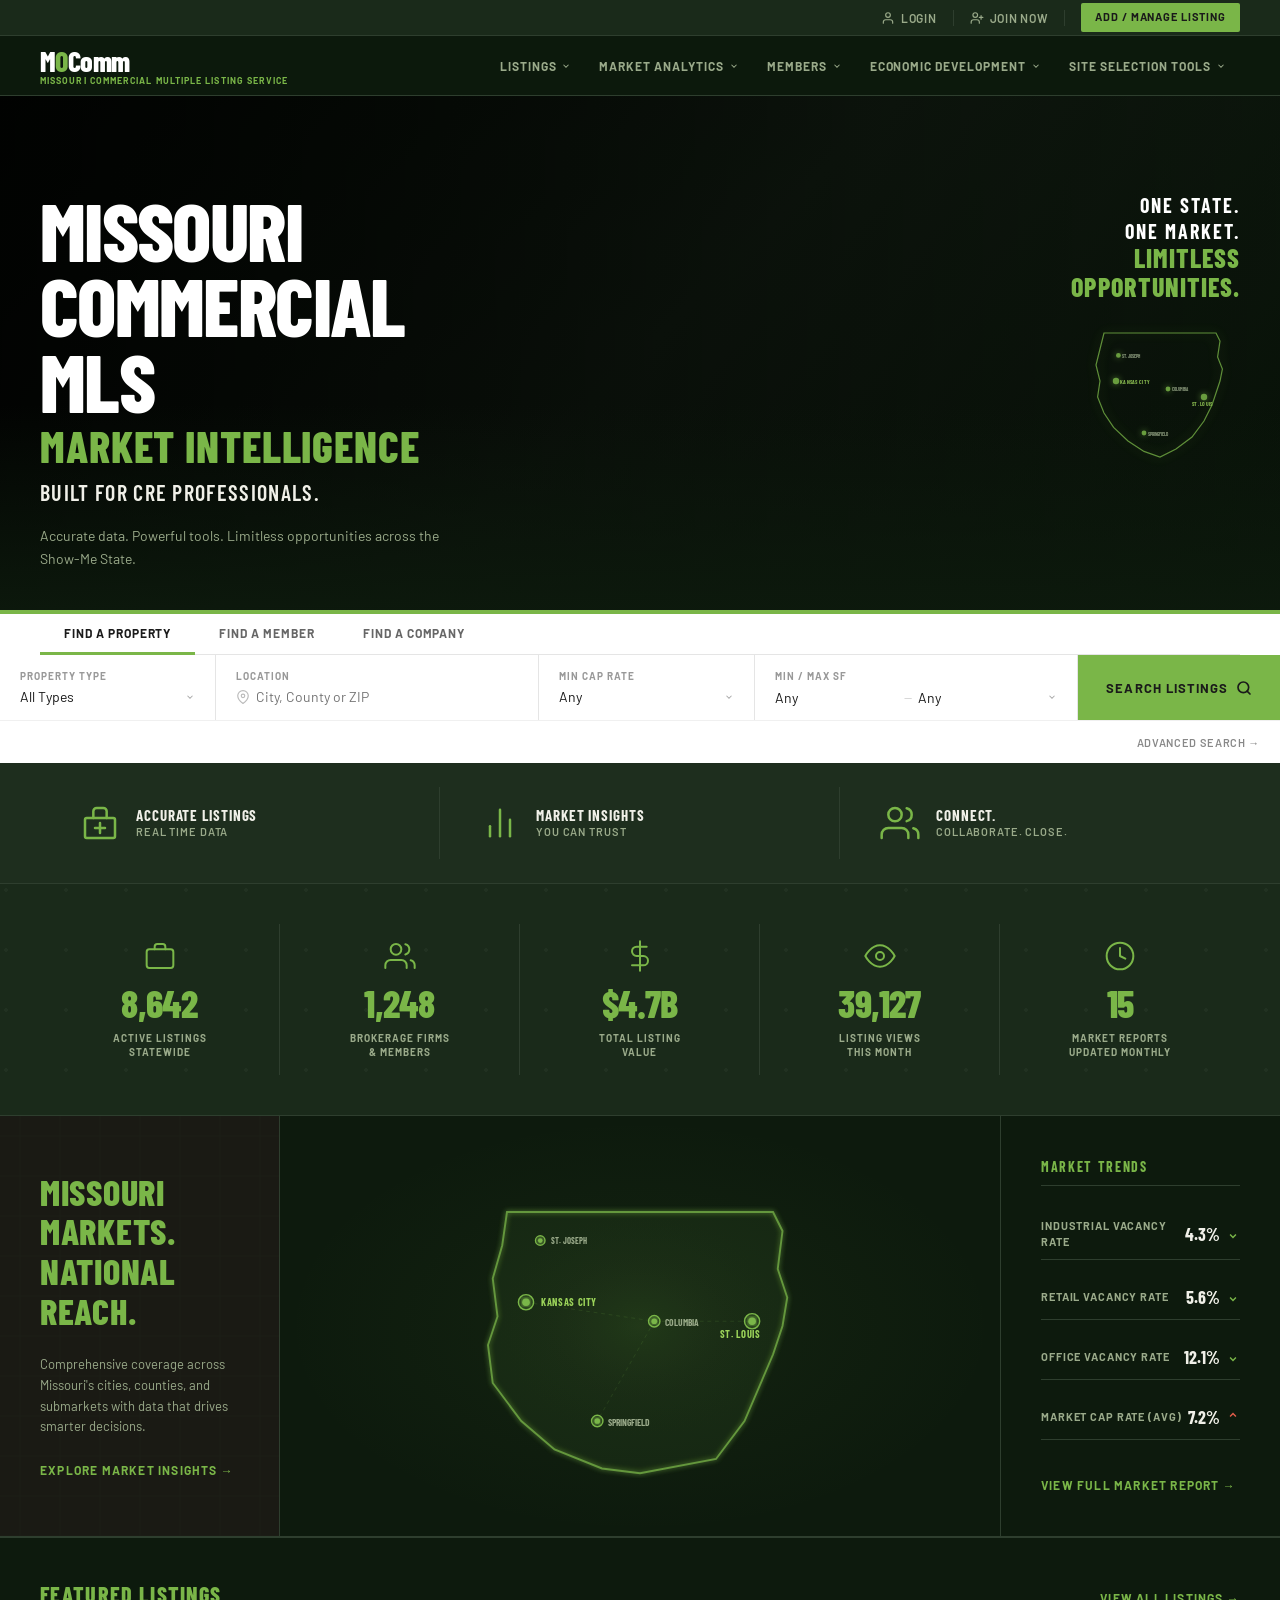
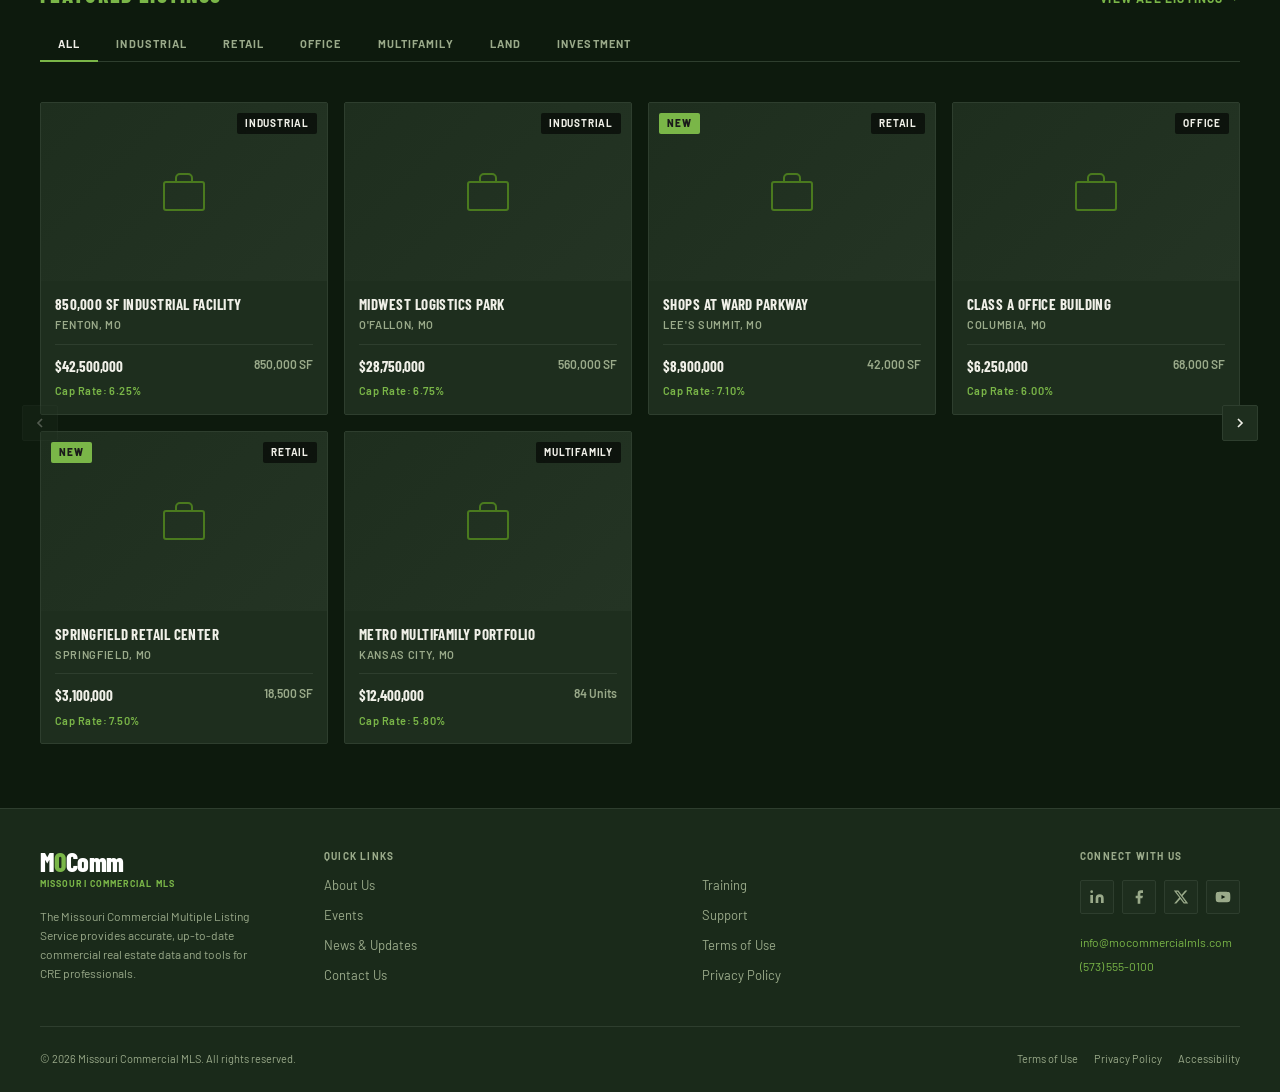
==== index.html @ 8d7bb524 "site build" ====
<!DOCTYPE html>
<html lang="en">
<head>
  <meta charset="UTF-8">
  <meta name="viewport" content="width=device-width, initial-scale=1.0">

  <!-- ── SEO & Social ─────────────────────────────────── -->
  <title>MOComm — Missouri Commercial MLS | Market Intelligence for CRE Professionals</title>
  <meta name="description" content="Missouri's premier commercial MLS. Accurate listings, market insights, and tools built for CRE professionals across the Show-Me State.">
  <meta name="theme-color" content="#0d1a0d">

  <!-- Open Graph -->
  <meta property="og:title" content="MOComm — Missouri Commercial MLS">
  <meta property="og:description" content="Accurate data. Powerful tools. Limitless opportunities across Missouri.">
  <meta property="og:type" content="website">
  <meta property="og:url" content="https://mocommercialmls.com">

  <!-- ── Fonts ────────────────────────────────────────── -->
  <link rel="preconnect" href="https://fonts.googleapis.com">
  <link rel="preconnect" href="https://fonts.gstatic.com" crossorigin>
  <link href="https://fonts.googleapis.com/css2?family=Barlow+Condensed:wght@600;700;800&family=Barlow:wght@400;500;600;700&display=swap" rel="stylesheet">

  <!-- ── Styles ────────────────────────────────────────── -->
  <!-- Load order matters: variables first, then components -->
  <link rel="stylesheet" href="css/variables.css">
  <link rel="stylesheet" href="css/nav.css">
  <link rel="stylesheet" href="css/hero.css">
  <link rel="stylesheet" href="css/sections.css">
  <link rel="stylesheet" href="css/listings.css">

  <!-- ── Favicon (replace with your own) ──────────────── -->
  <link rel="icon" type="image/svg+xml" href="data:image/svg+xml,<svg xmlns='http://www.w3.org/2000/svg' viewBox='0 0 32 32'><rect width='32' height='32' fill='%230d1a0d'/><text y='24' font-size='22' font-weight='900' fill='%237ab648' font-family='Impact,sans-serif'>M</text></svg>">
</head>

<body>

  <!--
    ════════════════════════════════════════════════════════
    COMPONENT: Navigation
    File: components/nav.html
    ════════════════════════════════════════════════════════
  -->
  <!-- @@include components/nav.html -->
  <!-- PASTE nav.html content here when using a static HTML workflow, -->
  <!-- or use your templating system (Nunjucks, Handlebars, PHP, etc.) -->

  <!-- BEGIN NAV INLINE -->
  <div class="topbar">
    <div class="container topbar__inner">
      <nav class="topbar__actions">
        <a href="/login" class="topbar__link">
          <svg xmlns="http://www.w3.org/2000/svg" viewBox="0 0 24 24" fill="none" stroke="currentColor" stroke-width="2" stroke-linecap="round" stroke-linejoin="round" width="14" height="14"><path d="M20 21v-2a4 4 0 0 0-4-4H8a4 4 0 0 0-4 4v2"/><circle cx="12" cy="7" r="4"/></svg>
          Login
        </a>
        <div class="topbar__divider"></div>
        <a href="/join" class="topbar__link">
          <svg xmlns="http://www.w3.org/2000/svg" viewBox="0 0 24 24" fill="none" stroke="currentColor" stroke-width="2" stroke-linecap="round" stroke-linejoin="round" width="14" height="14"><path d="M16 21v-2a4 4 0 0 0-4-4H6a4 4 0 0 0-4 4v2"/><circle cx="9" cy="7" r="4"/><line x1="19" y1="8" x2="19" y2="14"/><line x1="22" y1="11" x2="16" y2="11"/></svg>
          Join Now
        </a>
        <div class="topbar__divider"></div>
        <a href="/add-listing" class="topbar__link topbar__cta">Add / Manage Listing</a>
      </nav>
    </div>
  </div>
  <nav class="nav" id="main-nav" role="navigation" aria-label="Main navigation">
    <div class="container nav__inner">
      <a href="/" class="nav__logo" aria-label="MOComm Home">
        <span class="nav__logo-mark">M<span>O</span>Comm</span>
        <span class="nav__logo-sub">Missouri Commercial Multiple Listing Service</span>
      </a>
      <ul class="nav__menu" id="nav-menu" role="list">
        <li class="nav__item">
          <a href="/listings" class="nav__link">Listings <svg class="nav__chevron" xmlns="http://www.w3.org/2000/svg" viewBox="0 0 24 24" fill="none" stroke="currentColor" stroke-width="2.5"><polyline points="6 9 12 15 18 9"/></svg></a>
          <ul class="nav__dropdown" role="list">
            <li><a href="/listings/industrial" class="nav__dropdown-link">Industrial</a></li>
            <li><a href="/listings/retail" class="nav__dropdown-link">Retail</a></li>
            <li><a href="/listings/office" class="nav__dropdown-link">Office</a></li>
            <li><a href="/listings/multifamily" class="nav__dropdown-link">Multifamily</a></li>
            <li><a href="/listings/land" class="nav__dropdown-link">Land</a></li>
            <li><a href="/listings/investment" class="nav__dropdown-link">Investment</a></li>
            <li><a href="/listings/all" class="nav__dropdown-link">View All</a></li>
          </ul>
        </li>
        <li class="nav__item">
          <a href="/market-analytics" class="nav__link">Market Analytics <svg class="nav__chevron" xmlns="http://www.w3.org/2000/svg" viewBox="0 0 24 24" fill="none" stroke="currentColor" stroke-width="2.5"><polyline points="6 9 12 15 18 9"/></svg></a>
          <ul class="nav__dropdown" role="list">
            <li><a href="/market-analytics/reports" class="nav__dropdown-link">Market Reports</a></li>
            <li><a href="/market-analytics/vacancy-rates" class="nav__dropdown-link">Vacancy Rates</a></li>
            <li><a href="/market-analytics/trends" class="nav__dropdown-link">Market Trends</a></li>
          </ul>
        </li>
        <li class="nav__item">
          <a href="/members" class="nav__link">Members <svg class="nav__chevron" xmlns="http://www.w3.org/2000/svg" viewBox="0 0 24 24" fill="none" stroke="currentColor" stroke-width="2.5"><polyline points="6 9 12 15 18 9"/></svg></a>
          <ul class="nav__dropdown" role="list">
            <li><a href="/members/directory" class="nav__dropdown-link">Member Directory</a></li>
            <li><a href="/members/companies" class="nav__dropdown-link">Brokerage Firms</a></li>
            <li><a href="/members/join" class="nav__dropdown-link">Become a Member</a></li>
          </ul>
        </li>
        <li class="nav__item">
          <a href="/economic-development" class="nav__link">Economic Development <svg class="nav__chevron" xmlns="http://www.w3.org/2000/svg" viewBox="0 0 24 24" fill="none" stroke="currentColor" stroke-width="2.5"><polyline points="6 9 12 15 18 9"/></svg></a>
          <ul class="nav__dropdown" role="list">
            <li><a href="/economic-development/overview" class="nav__dropdown-link">Overview</a></li>
            <li><a href="/economic-development/incentives" class="nav__dropdown-link">Incentives</a></li>
          </ul>
        </li>
        <li class="nav__item">
          <a href="/site-selection" class="nav__link">Site Selection Tools <svg class="nav__chevron" xmlns="http://www.w3.org/2000/svg" viewBox="0 0 24 24" fill="none" stroke="currentColor" stroke-width="2.5"><polyline points="6 9 12 15 18 9"/></svg></a>
          <ul class="nav__dropdown" role="list">
            <li><a href="/site-selection/demographics" class="nav__dropdown-link">Demographics</a></li>
            <li><a href="/site-selection/traffic" class="nav__dropdown-link">Traffic Counts</a></li>
            <li><a href="/site-selection/zoning" class="nav__dropdown-link">Zoning Maps</a></li>
          </ul>
        </li>
      </ul>
      <button class="nav__hamburger" id="nav-hamburger" aria-label="Toggle navigation" aria-expanded="false" aria-controls="nav-menu">
        <span></span><span></span><span></span>
      </button>
    </div>
  </nav>
  <!-- END NAV INLINE -->

  <main id="main-content">

    <!--
      ════════════════════════════════════════════════════════
      COMPONENT: Hero + Search Bar
      File: components/hero.html
      ════════════════════════════════════════════════════════
    -->
    <section class="hero" aria-label="Missouri Commercial MLS">
      <div class="hero__bg" style="background-image: linear-gradient(135deg, #060f06 0%, #152215 50%, #0a180a 100%);"></div>
      <div class="hero__content">
        <div class="container">
          <div class="hero__inner">
            <div class="hero__text">
              <h1 class="hero__headline">Missouri<br>Commercial<br>MLS</h1>
              <p class="hero__subhead">Market Intelligence</p>
              <p class="hero__tagline">Built for CRE Professionals.</p>
              <p class="hero__body">Accurate data. Powerful tools. Limitless opportunities across the Show-Me State.</p>
            </div>
            <div class="hero__callout">
              <div class="hero__state-badge">
                <span class="line1">One State.</span>
                <span class="line2">One Market.</span>
                <span class="line3">Limitless<br>Opportunities.</span>
              </div>
              <svg class="hero__state-outline" viewBox="0 0 200 200" xmlns="http://www.w3.org/2000/svg" aria-label="Missouri">
                <defs><filter id="glow-h"><feGaussianBlur stdDeviation="2" result="blur"/><feMerge><feMergeNode in="blur"/><feMergeNode in="SourceGraphic"/></feMerge></filter></defs>
                <path d="M 30 20 L 170 20 L 175 30 L 172 50 L 178 65 L 175 80 L 170 95 L 165 110 L 155 130 L 140 150 L 120 165 L 100 175 L 80 168 L 60 155 L 42 138 L 30 120 L 22 100 L 25 80 L 20 60 L 25 40 Z" fill="none" stroke="#7ab648" stroke-width="1.5" filter="url(#glow-h)" opacity="0.9"/>
                <circle class="dot" cx="45" cy="80" r="4" fill="#7ab648" filter="url(#glow-h)"/>
                <text x="50" y="84" font-size="7" fill="#9cd45a" font-family="Barlow Condensed,sans-serif" font-weight="700" letter-spacing="0.05em">KANSAS CITY</text>
                <circle class="dot" cx="155" cy="100" r="4" fill="#7ab648" filter="url(#glow-h)"/>
                <text x="140" y="111" font-size="7" fill="#9cd45a" font-family="Barlow Condensed,sans-serif" font-weight="700" letter-spacing="0.05em">ST. LOUIS</text>
                <circle class="dot" cx="80" cy="145" r="3" fill="#7ab648" filter="url(#glow-h)"/>
                <text x="85" y="149" font-size="6" fill="#9aaa8a" font-family="Barlow Condensed,sans-serif" font-weight="700">SPRINGFIELD</text>
                <circle class="dot" cx="110" cy="90" r="3" fill="#7ab648" filter="url(#glow-h)"/>
                <text x="115" y="93" font-size="6" fill="#9aaa8a" font-family="Barlow Condensed,sans-serif" font-weight="700">COLUMBIA</text>
                <circle class="dot" cx="48" cy="48" r="3" fill="#7ab648" filter="url(#glow-h)"/>
                <text x="53" y="51" font-size="6" fill="#9aaa8a" font-family="Barlow Condensed,sans-serif" font-weight="700">ST. JOSEPH</text>
              </svg>
            </div>
          </div>
        </div>
      </div>
    </section>

    <!-- Search Bar -->
    <div class="search-bar" role="search">
      <div class="container">
        <div class="search-bar__tabs" role="tablist">
          <button class="search-bar__tab search-bar__tab--active" role="tab" aria-selected="true" data-tab="property">Find a Property</button>
          <button class="search-bar__tab" role="tab" aria-selected="false" data-tab="member">Find a Member</button>
          <button class="search-bar__tab" role="tab" aria-selected="false" data-tab="company">Find a Company</button>
        </div>
      </div>
      <div class="search-panel search-panel--active" id="panel-property" role="tabpanel">
        <div class="search-bar__fields">
          <div class="search-bar__field">
            <label class="search-bar__label" for="prop-type">Property Type</label>
            <div class="search-bar__input-wrap">
              <select id="prop-type" name="propertyType">
                <option value="">All Types</option>
                <option value="industrial">Industrial</option>
                <option value="retail">Retail</option>
                <option value="office">Office</option>
                <option value="multifamily">Multifamily</option>
                <option value="land">Land</option>
                <option value="investment">Investment</option>
              </select>
              <svg class="search-bar__chevron" xmlns="http://www.w3.org/2000/svg" viewBox="0 0 24 24" fill="none" stroke="currentColor" stroke-width="2.5"><polyline points="6 9 12 15 18 9"/></svg>
            </div>
          </div>
          <div class="search-bar__field">
            <label class="search-bar__label" for="prop-location">Location</label>
            <div class="search-bar__input-wrap">
              <svg class="search-bar__icon" xmlns="http://www.w3.org/2000/svg" viewBox="0 0 24 24" fill="none" stroke="currentColor" stroke-width="2"><path d="M21 10c0 7-9 13-9 13s-9-6-9-13a9 9 0 0 1 18 0z"/><circle cx="12" cy="10" r="3"/></svg>
              <input type="text" id="prop-location" placeholder="City, County or ZIP">
            </div>
          </div>
          <div class="search-bar__field">
            <label class="search-bar__label" for="prop-cap-rate">Min Cap Rate</label>
            <div class="search-bar__input-wrap">
              <select id="prop-cap-rate">
                <option value="">Any</option>
                <option value="4">4%+</option>
                <option value="5">5%+</option>
                <option value="6">6%+</option>
                <option value="7">7%+</option>
                <option value="8">8%+</option>
              </select>
              <svg class="search-bar__chevron" xmlns="http://www.w3.org/2000/svg" viewBox="0 0 24 24" fill="none" stroke="currentColor" stroke-width="2.5"><polyline points="6 9 12 15 18 9"/></svg>
            </div>
          </div>
          <div class="search-bar__field">
            <label class="search-bar__label" for="prop-sf-min">Min / Max SF</label>
            <div class="search-bar__input-wrap">
              <select id="prop-sf-min">
                <option value="">Any</option>
                <option value="1000">1,000+</option>
                <option value="5000">5,000+</option>
                <option value="10000">10,000+</option>
                <option value="50000">50,000+</option>
              </select>
              <span style="color:#ccc;font-size:12px">—</span>
              <select>
                <option value="">Any</option>
                <option value="5000">5,000</option>
                <option value="25000">25,000</option>
                <option value="100000">100,000</option>
                <option value="500000">500,000</option>
              </select>
              <svg class="search-bar__chevron" xmlns="http://www.w3.org/2000/svg" viewBox="0 0 24 24" fill="none" stroke="currentColor" stroke-width="2.5"><polyline points="6 9 12 15 18 9"/></svg>
            </div>
          </div>
          <button class="search-bar__submit" type="button" onclick="handlePropertySearch()">
            Search Listings
            <svg xmlns="http://www.w3.org/2000/svg" viewBox="0 0 24 24" fill="none" stroke="currentColor" stroke-width="2.5" stroke-linecap="round" stroke-linejoin="round"><circle cx="11" cy="11" r="8"/><line x1="21" y1="21" x2="16.65" y2="16.65"/></svg>
          </button>
        </div>
        <div class="container search-bar__advanced"><a href="/listings/search/advanced">Advanced Search →</a></div>
      </div>
      <div class="search-panel" id="panel-member" role="tabpanel">
        <div class="search-bar__fields" style="grid-template-columns:1fr 1fr auto;">
          <div class="search-bar__field"><label class="search-bar__label" for="member-name">Member Name</label><div class="search-bar__input-wrap"><input type="text" id="member-name" placeholder="First or last name"></div></div>
          <div class="search-bar__field"><label class="search-bar__label" for="member-location">Location</label><div class="search-bar__input-wrap"><input type="text" id="member-location" placeholder="City or ZIP"></div></div>
          <button class="search-bar__submit" type="button" onclick="handleMemberSearch()">Find Members <svg xmlns="http://www.w3.org/2000/svg" viewBox="0 0 24 24" fill="none" stroke="currentColor" stroke-width="2.5" stroke-linecap="round" stroke-linejoin="round"><circle cx="11" cy="11" r="8"/><line x1="21" y1="21" x2="16.65" y2="16.65"/></svg></button>
        </div>
      </div>
      <div class="search-panel" id="panel-company" role="tabpanel">
        <div class="search-bar__fields" style="grid-template-columns:1fr 1fr auto;">
          <div class="search-bar__field"><label class="search-bar__label" for="company-name">Company Name</label><div class="search-bar__input-wrap"><input type="text" id="company-name" placeholder="Brokerage or firm name"></div></div>
          <div class="search-bar__field"><label class="search-bar__label" for="company-location">Location</label><div class="search-bar__input-wrap"><input type="text" id="company-location" placeholder="City or ZIP"></div></div>
          <button class="search-bar__submit" type="button" onclick="handleCompanySearch()">Find Companies <svg xmlns="http://www.w3.org/2000/svg" viewBox="0 0 24 24" fill="none" stroke="currentColor" stroke-width="2.5" stroke-linecap="round" stroke-linejoin="round"><circle cx="11" cy="11" r="8"/><line x1="21" y1="21" x2="16.65" y2="16.65"/></svg></button>
        </div>
      </div>
    </div>

    <!--
      ════════════════════════════════════════════════════════
      COMPONENT: Feature Strip + Stats + Market Map
      File: components/stats-market.html
      ════════════════════════════════════════════════════════
    -->

    <!-- Feature Strip -->
    <section class="feature-strip">
      <div class="container">
        <div class="feature-strip__inner">
          <div class="feature-strip__item">
            <svg class="feature-strip__icon" xmlns="http://www.w3.org/2000/svg" viewBox="0 0 24 24" fill="none" stroke="currentColor" stroke-width="1.5" stroke-linecap="round" stroke-linejoin="round"><rect x="3" y="9" width="18" height="12" rx="1"/><path d="M8 9V5a2 2 0 0 1 2-2h4a2 2 0 0 1 2 2v4"/><line x1="12" y1="12" x2="12" y2="18"/><line x1="9" y1="15" x2="15" y2="15"/></svg>
            <div class="feature-strip__text"><div class="feature-strip__title">Accurate Listings</div><div class="feature-strip__sub">Real Time Data</div></div>
          </div>
          <div class="feature-strip__item">
            <svg class="feature-strip__icon" xmlns="http://www.w3.org/2000/svg" viewBox="0 0 24 24" fill="none" stroke="currentColor" stroke-width="1.5" stroke-linecap="round" stroke-linejoin="round"><line x1="18" y1="20" x2="18" y2="10"/><line x1="12" y1="20" x2="12" y2="4"/><line x1="6" y1="20" x2="6" y2="14"/></svg>
            <div class="feature-strip__text"><div class="feature-strip__title">Market Insights</div><div class="feature-strip__sub">You Can Trust</div></div>
          </div>
          <div class="feature-strip__item">
            <svg class="feature-strip__icon" xmlns="http://www.w3.org/2000/svg" viewBox="0 0 24 24" fill="none" stroke="currentColor" stroke-width="1.5" stroke-linecap="round" stroke-linejoin="round"><path d="M17 21v-2a4 4 0 0 0-4-4H5a4 4 0 0 0-4 4v2"/><circle cx="9" cy="7" r="4"/><path d="M23 21v-2a4 4 0 0 0-3-3.87"/><path d="M16 3.13a4 4 0 0 1 0 7.75"/></svg>
            <div class="feature-strip__text"><div class="feature-strip__title">Connect.</div><div class="feature-strip__sub">Collaborate. Close.</div></div>
          </div>
        </div>
      </div>
    </section>

    <!-- Stats Bar -->
    <section class="stats-bar">
      <div class="container">
        <div class="stats-bar__inner">
          <div class="stat-item"><svg class="stat-item__icon" xmlns="http://www.w3.org/2000/svg" viewBox="0 0 24 24" fill="none" stroke="currentColor" stroke-width="1.5" stroke-linecap="round" stroke-linejoin="round"><rect x="2" y="7" width="20" height="14" rx="2"/><path d="M16 7V5a2 2 0 0 0-2-2h-4a2 2 0 0 0-2 2v2"/></svg><span class="stat-item__number" data-key="activeListings">8,642</span><span class="stat-item__label">Active Listings<br>Statewide</span></div>
          <div class="stat-item"><svg class="stat-item__icon" xmlns="http://www.w3.org/2000/svg" viewBox="0 0 24 24" fill="none" stroke="currentColor" stroke-width="1.5" stroke-linecap="round" stroke-linejoin="round"><path d="M17 21v-2a4 4 0 0 0-4-4H5a4 4 0 0 0-4 4v2"/><circle cx="9" cy="7" r="4"/><path d="M23 21v-2a4 4 0 0 0-3-3.87"/><path d="M16 3.13a4 4 0 0 1 0 7.75"/></svg><span class="stat-item__number" data-key="members">1,248</span><span class="stat-item__label">Brokerage Firms<br>&amp; Members</span></div>
          <div class="stat-item"><svg class="stat-item__icon" xmlns="http://www.w3.org/2000/svg" viewBox="0 0 24 24" fill="none" stroke="currentColor" stroke-width="1.5" stroke-linecap="round" stroke-linejoin="round"><line x1="12" y1="1" x2="12" y2="23"/><path d="M17 5H9.5a3.5 3.5 0 0 0 0 7h5a3.5 3.5 0 0 1 0 7H6"/></svg><span class="stat-item__number" data-key="listingValue">$4.7B</span><span class="stat-item__label">Total Listing<br>Value</span></div>
          <div class="stat-item"><svg class="stat-item__icon" xmlns="http://www.w3.org/2000/svg" viewBox="0 0 24 24" fill="none" stroke="currentColor" stroke-width="1.5" stroke-linecap="round" stroke-linejoin="round"><path d="M1 12s4-8 11-8 11 8 11 8-4 8-11 8-11-8-11-8z"/><circle cx="12" cy="12" r="3"/></svg><span class="stat-item__number" data-key="listingViews">39,127</span><span class="stat-item__label">Listing Views<br>This Month</span></div>
          <div class="stat-item"><svg class="stat-item__icon" xmlns="http://www.w3.org/2000/svg" viewBox="0 0 24 24" fill="none" stroke="currentColor" stroke-width="1.5" stroke-linecap="round" stroke-linejoin="round"><circle cx="12" cy="12" r="10"/><polyline points="12 6 12 12 16 14"/></svg><span class="stat-item__number" data-key="marketReports">15</span><span class="stat-item__label">Market Reports<br>Updated Monthly</span></div>
        </div>
      </div>
    </section>

    <!-- Market Map -->
    <section class="market-section">
      <div class="market-copy">
        <h2 class="market-copy__headline">Missouri Markets.<br>National Reach.</h2>
        <p class="market-copy__body">Comprehensive coverage across Missouri's cities, counties, and submarkets with data that drives smarter decisions.</p>
        <a href="/market-analytics" class="arrow-link">Explore Market Insights →</a>
      </div>
      <div class="market-map">
        <svg class="market-map__svg" viewBox="0 0 400 320" xmlns="http://www.w3.org/2000/svg">
          <defs><filter id="city-glow"><feGaussianBlur stdDeviation="3" result="blur"/><feMerge><feMergeNode in="blur"/><feMergeNode in="SourceGraphic"/></feMerge></filter><radialGradient id="map-bg" cx="50%" cy="50%" r="50%"><stop offset="0%" stop-color="rgba(122,182,72,0.08)"/><stop offset="100%" stop-color="transparent"/></radialGradient></defs>
          <ellipse cx="200" cy="160" rx="180" ry="140" fill="url(#map-bg)"/>
          <path d="M 60 40 L 340 40 L 350 60 L 345 100 L 355 130 L 350 160 L 340 190 L 310 260 L 280 300 L 200 315 L 160 310 L 110 290 L 75 260 L 45 220 L 40 180 L 50 150 L 45 110 L 55 75 Z" fill="rgba(122,182,72,0.05)" stroke="#7ab648" stroke-width="2" filter="url(#city-glow)" opacity="0.8"/>
          <circle cx="80" cy="135" r="8" fill="rgba(122,182,72,0.2)" stroke="#7ab648" stroke-width="1.5"/><circle cx="80" cy="135" r="4" fill="#7ab648" filter="url(#city-glow)"/><text x="96" y="139" font-size="11" fill="#9cd45a" font-family="Barlow Condensed,sans-serif" font-weight="700" letter-spacing="0.06em">KANSAS CITY</text>
          <circle cx="318" cy="155" r="8" fill="rgba(122,182,72,0.2)" stroke="#7ab648" stroke-width="1.5"/><circle cx="318" cy="155" r="4" fill="#7ab648" filter="url(#city-glow)"/><text x="284" y="173" font-size="11" fill="#9cd45a" font-family="Barlow Condensed,sans-serif" font-weight="700" letter-spacing="0.06em">ST. LOUIS</text>
          <circle cx="155" cy="260" r="6" fill="rgba(122,182,72,0.2)" stroke="#7ab648" stroke-width="1.5"/><circle cx="155" cy="260" r="3" fill="#7ab648" filter="url(#city-glow)"/><text x="166" y="265" font-size="10" fill="#9aaa8a" font-family="Barlow Condensed,sans-serif" font-weight="700">SPRINGFIELD</text>
          <circle cx="215" cy="155" r="6" fill="rgba(122,182,72,0.2)" stroke="#7ab648" stroke-width="1.5"/><circle cx="215" cy="155" r="3" fill="#7ab648" filter="url(#city-glow)"/><text x="226" y="160" font-size="10" fill="#9aaa8a" font-family="Barlow Condensed,sans-serif" font-weight="700">COLUMBIA</text>
          <circle cx="95" cy="70" r="5" fill="rgba(122,182,72,0.2)" stroke="#7ab648" stroke-width="1.5"/><circle cx="95" cy="70" r="2.5" fill="#7ab648" filter="url(#city-glow)"/><text x="106" y="74" font-size="9" fill="#9aaa8a" font-family="Barlow Condensed,sans-serif" font-weight="700">ST. JOSEPH</text>
          <line x1="80" y1="135" x2="215" y2="155" stroke="rgba(122,182,72,0.15)" stroke-width="1" stroke-dasharray="4 4"/>
          <line x1="215" y1="155" x2="318" y2="155" stroke="rgba(122,182,72,0.15)" stroke-width="1" stroke-dasharray="4 4"/>
          <line x1="215" y1="155" x2="155" y2="260" stroke="rgba(122,182,72,0.15)" stroke-width="1" stroke-dasharray="4 4"/>
        </svg>
      </div>
      <div class="market-trends">
        <h3 class="market-trends__title">Market Trends</h3>
        <div class="trend-row"><span class="trend-row__label">Industrial Vacancy Rate</span><span class="trend-row__value">4.3% <svg class="trend-row__arrow trend-row__arrow--down" xmlns="http://www.w3.org/2000/svg" viewBox="0 0 24 24" fill="none" stroke="currentColor" stroke-width="2.5"><polyline points="7 13 12 18 17 13"/></svg></span></div>
        <div class="trend-row"><span class="trend-row__label">Retail Vacancy Rate</span><span class="trend-row__value">5.6% <svg class="trend-row__arrow trend-row__arrow--down" xmlns="http://www.w3.org/2000/svg" viewBox="0 0 24 24" fill="none" stroke="currentColor" stroke-width="2.5"><polyline points="7 13 12 18 17 13"/></svg></span></div>
        <div class="trend-row"><span class="trend-row__label">Office Vacancy Rate</span><span class="trend-row__value">12.1% <svg class="trend-row__arrow trend-row__arrow--down" xmlns="http://www.w3.org/2000/svg" viewBox="0 0 24 24" fill="none" stroke="currentColor" stroke-width="2.5"><polyline points="7 13 12 18 17 13"/></svg></span></div>
        <div class="trend-row"><span class="trend-row__label">Market Cap Rate (Avg)</span><span class="trend-row__value">7.2% <svg class="trend-row__arrow trend-row__arrow--up" xmlns="http://www.w3.org/2000/svg" viewBox="0 0 24 24" fill="none" stroke="currentColor" stroke-width="2.5"><polyline points="17 11 12 6 7 11"/></svg></span></div>
        <div class="market-trends__cta"><a href="/market-analytics/reports" class="arrow-link">View Full Market Report →</a></div>
      </div>
    </section>

    <!--
      ════════════════════════════════════════════════════════
      COMPONENT: Featured Listings (API-driven)
      File: components/listings.html
      API config: js/listings.js → LISTINGS_API_ENDPOINT
      ════════════════════════════════════════════════════════
    -->
    <section class="listings-section">
      <div class="container">
        <div class="listings-section__header">
          <h2 class="listings-section__title">Featured Listings</h2>
          <a href="/listings/all" class="arrow-link">View All Listings →</a>
        </div>
        <div class="listings-tabs" role="tablist" id="listings-tabs">
          <button class="listings-tab listings-tab--active" role="tab" aria-selected="true"  data-type="all">All</button>
          <button class="listings-tab" role="tab" aria-selected="false" data-type="industrial">Industrial</button>
          <button class="listings-tab" role="tab" aria-selected="false" data-type="retail">Retail</button>
          <button class="listings-tab" role="tab" aria-selected="false" data-type="office">Office</button>
          <button class="listings-tab" role="tab" aria-selected="false" data-type="multifamily">Multifamily</button>
          <button class="listings-tab" role="tab" aria-selected="false" data-type="land">Land</button>
          <button class="listings-tab" role="tab" aria-selected="false" data-type="investment">Investment</button>
        </div>
        <div class="listings-carousel">
          <button class="listings-carousel__btn listings-carousel__btn--prev" id="carousel-prev" aria-label="Previous">
            <svg xmlns="http://www.w3.org/2000/svg" viewBox="0 0 24 24" fill="none" stroke="currentColor" stroke-width="2.5"><polyline points="15 18 9 12 15 6"/></svg>
          </button>
          <div class="listings-carousel__track-wrap">
            <div class="listings-carousel__track" id="listings-track">
              <div class="listings-loading"><div class="listings-loading__spinner"></div>Loading Listings...</div>
            </div>
          </div>
          <button class="listings-carousel__btn listings-carousel__btn--next" id="carousel-next" aria-label="Next">
            <svg xmlns="http://www.w3.org/2000/svg" viewBox="0 0 24 24" fill="none" stroke="currentColor" stroke-width="2.5"><polyline points="9 18 15 12 9 6"/></svg>
          </button>
        </div>
      </div>
    </section>

  </main>

  <!--
    ════════════════════════════════════════════════════════
    COMPONENT: Footer
    File: components/footer.html
    ════════════════════════════════════════════════════════
  -->
  <footer class="footer">
    <div class="container">
      <div class="footer__inner">
        <div class="footer__brand">
          <div class="footer__logo-mark">M<span>O</span>Comm</div>
          <div class="footer__logo-sub">Missouri Commercial MLS</div>
          <p class="footer__brand-desc">The Missouri Commercial Multiple Listing Service provides accurate, up-to-date commercial real estate data and tools for CRE professionals.</p>
        </div>
        <div class="footer__links">
          <div class="footer__link-group">
            <div class="footer__link-title">Quick Links</div>
            <ul class="footer__link-list">
              <li><a href="/about" class="footer__link">About Us</a></li>
              <li><a href="/events" class="footer__link">Events</a></li>
              <li><a href="/news" class="footer__link">News &amp; Updates</a></li>
              <li><a href="/contact" class="footer__link">Contact Us</a></li>
            </ul>
          </div>
          <div class="footer__link-group">
            <div class="footer__link-title">&nbsp;</div>
            <ul class="footer__link-list">
              <li><a href="/training" class="footer__link">Training</a></li>
              <li><a href="/support" class="footer__link">Support</a></li>
              <li><a href="/terms" class="footer__link">Terms of Use</a></li>
              <li><a href="/privacy" class="footer__link">Privacy Policy</a></li>
            </ul>
          </div>
        </div>
        <div class="footer__contact">
          <div class="footer__contact-title">Connect With Us</div>
          <div class="footer__social">
            <a href="#" class="footer__social-link" aria-label="LinkedIn"><svg xmlns="http://www.w3.org/2000/svg" viewBox="0 0 24 24" fill="currentColor"><path d="M16 8a6 6 0 0 1 6 6v7h-4v-7a2 2 0 0 0-2-2 2 2 0 0 0-2 2v7h-4v-7a6 6 0 0 1 6-6z"/><rect x="2" y="9" width="4" height="12"/><circle cx="4" cy="4" r="2"/></svg></a>
            <a href="#" class="footer__social-link" aria-label="Facebook"><svg xmlns="http://www.w3.org/2000/svg" viewBox="0 0 24 24" fill="currentColor"><path d="M18 2h-3a5 5 0 0 0-5 5v3H7v4h3v8h4v-8h3l1-4h-4V7a1 1 0 0 1 1-1h3z"/></svg></a>
            <a href="#" class="footer__social-link" aria-label="X"><svg xmlns="http://www.w3.org/2000/svg" viewBox="0 0 24 24" fill="currentColor"><path d="M18.244 2.25h3.308l-7.227 8.26 8.502 11.24H16.17l-5.214-6.817L4.99 21.75H1.68l7.73-8.835L1.254 2.25H8.08l4.713 6.231zm-1.161 17.52h1.833L7.084 4.126H5.117z"/></svg></a>
            <a href="#" class="footer__social-link" aria-label="YouTube"><svg xmlns="http://www.w3.org/2000/svg" viewBox="0 0 24 24" fill="currentColor"><path d="M22.54 6.42a2.78 2.78 0 0 0-1.95-1.96C18.88 4 12 4 12 4s-6.88 0-8.59.46a2.78 2.78 0 0 0-1.95 1.96A29 29 0 0 0 1 12a29 29 0 0 0 .46 5.58A2.78 2.78 0 0 0 3.41 19.6C5.12 20 12 20 12 20s6.88 0 8.59-.4a2.78 2.78 0 0 0 1.95-1.95A29 29 0 0 0 23 12a29 29 0 0 0-.46-5.58z"/><polygon points="9.75 15.02 15.5 12 9.75 8.98 9.75 15.02" fill="#0d1a0d"/></svg></a>
          </div>
          <div class="footer__contact-info">
            <a href="mailto:info@mocommercialmls.com">info@mocommercialmls.com</a><br>
            <a href="tel:+15735550100">(573) 555-0100</a>
          </div>
        </div>
      </div>
      <div class="footer__bottom">
        <p class="footer__copyright">&copy; <span id="footer-year"></span> Missouri Commercial MLS. All rights reserved.</p>
        <nav class="footer__legal-links">
          <a href="/terms" class="footer__legal-link">Terms of Use</a>
          <a href="/privacy" class="footer__legal-link">Privacy Policy</a>
          <a href="/accessibility" class="footer__legal-link">Accessibility</a>
        </nav>
      </div>
    </div>
  </footer>

  <!-- ── Scripts (deferred, order matters) ────────────── -->
  <script src="js/nav.js" defer></script>
  <script src="js/search.js" defer></script>
  <script src="js/listings.js" defer></script>
  <script>document.getElementById('footer-year').textContent = new Date().getFullYear();</script>

</body>
</html>
---- css/variables.css ----
/* ============================================
   MOComm Design System — Variables & Base
   ============================================ */

:root {
  /* Brand Colors */
  --color-primary: #1a2a1a;         /* Deep forest green-black */
  --color-secondary: #0d1a0d;       /* Near-black background */
  --color-accent: #7ab648;          /* MOComm lime green */
  --color-accent-bright: #9cd45a;   /* Hover lime */
  --color-accent-muted: #4a7a1e;    /* Darker accent */
  --color-text: #f0f0e8;            /* Off-white text */
  --color-text-muted: #9aaa8a;      /* Muted green-grey */
  --color-text-dark: #1a1a1a;       /* Dark text on light bg */
  --color-white: #ffffff;
  --color-surface: #1e2e1e;         /* Card/panel bg */
  --color-surface-light: #243424;   /* Slightly lighter surface */
  --color-border: #2e3e2e;
  --color-border-light: rgba(122, 182, 72, 0.2);

  /* Typography */
  --font-display: 'Barlow Condensed', 'Impact', sans-serif;
  --font-body: 'Barlow', 'Helvetica Neue', sans-serif;
  --font-mono: 'JetBrains Mono', 'Courier New', monospace;

  /* Spacing Scale */
  --space-xs: 4px;
  --space-sm: 8px;
  --space-md: 16px;
  --space-lg: 24px;
  --space-xl: 40px;
  --space-2xl: 64px;
  --space-3xl: 96px;

  /* Layout */
  --max-width: 1280px;
  --nav-height: 60px;
  --topbar-height: 36px;

  /* Borders & Radius */
  --radius-sm: 2px;
  --radius-md: 4px;
  --radius-lg: 8px;

  /* Shadows */
  --shadow-card: 0 4px 20px rgba(0,0,0,0.4);
  --shadow-glow: 0 0 20px rgba(122, 182, 72, 0.15);

  /* Transitions */
  --transition-fast: 150ms ease;
  --transition-base: 250ms ease;
  --transition-slow: 400ms ease;
}

/* ============================================
   Base Reset & Global Styles
   ============================================ */

*, *::before, *::after {
  box-sizing: border-box;
  margin: 0;
  padding: 0;
}

html {
  scroll-behavior: smooth;
  font-size: 16px;
}

body {
  font-family: var(--font-body);
  background: var(--color-secondary);
  color: var(--color-text);
  line-height: 1.5;
  -webkit-font-smoothing: antialiased;
}

a {
  color: inherit;
  text-decoration: none;
}

img {
  max-width: 100%;
  display: block;
}

ul, ol {
  list-style: none;
}

button {
  cursor: pointer;
  font-family: var(--font-body);
}

/* ============================================
   Utility Classes
   ============================================ */

.container {
  max-width: var(--max-width);
  margin: 0 auto;
  padding: 0 var(--space-xl);
}

.container--narrow {
  max-width: 960px;
  margin: 0 auto;
  padding: 0 var(--space-xl);
}

.accent { color: var(--color-accent); }
.text-muted { color: var(--color-text-muted); }
.text-upper { text-transform: uppercase; letter-spacing: 0.08em; }
.font-display { font-family: var(--font-display); }

.btn {
  display: inline-flex;
  align-items: center;
  gap: var(--space-sm);
  padding: 10px 20px;
  font-family: var(--font-body);
  font-weight: 600;
  font-size: 13px;
  letter-spacing: 0.06em;
  text-transform: uppercase;
  border: none;
  border-radius: var(--radius-sm);
  transition: all var(--transition-base);
  white-space: nowrap;
}

.btn--primary {
  background: var(--color-accent);
  color: var(--color-text-dark);
}
.btn--primary:hover {
  background: var(--color-accent-bright);
  transform: translateY(-1px);
  box-shadow: 0 4px 12px rgba(122, 182, 72, 0.3);
}

.btn--outline {
  background: transparent;
  color: var(--color-text);
  border: 1px solid var(--color-border);
}
.btn--outline:hover {
  border-color: var(--color-accent);
  color: var(--color-accent);
}

.btn--ghost {
  background: transparent;
  color: var(--color-accent);
  padding: 0;
  font-size: 13px;
}
.btn--ghost:hover {
  color: var(--color-accent-bright);
  gap: 10px;
}

.divider {
  border: none;
  border-top: 1px solid var(--color-border);
}

/* Section label */
.section-eyebrow {
  font-size: 11px;
  font-weight: 700;
  letter-spacing: 0.14em;
  text-transform: uppercase;
  color: var(--color-accent);
  margin-bottom: var(--space-sm);
}

.arrow-link {
  display: inline-flex;
  align-items: center;
  gap: 6px;
  font-size: 12px;
  font-weight: 700;
  letter-spacing: 0.1em;
  text-transform: uppercase;
  color: var(--color-accent);
  transition: gap var(--transition-fast), color var(--transition-fast);
}
.arrow-link:hover {
  gap: 10px;
  color: var(--color-accent-bright);
}

/* Responsive helpers */
@media (max-width: 768px) {
  .container { padding: 0 var(--space-md); }
  .hide-mobile { display: none !important; }
}
@media (min-width: 769px) {
  .hide-desktop { display: none !important; }
}
---- css/nav.css ----
/* ============================================
   Navigation — Top Bar + Main Nav
   ============================================ */

/* Top utility bar */
.topbar {
  background: var(--color-primary);
  border-bottom: 1px solid var(--color-border);
  height: var(--topbar-height);
  display: flex;
  align-items: center;
}

.topbar__inner {
  display: flex;
  align-items: center;
  justify-content: flex-end;
  gap: var(--space-md);
  width: 100%;
}

.topbar__actions {
  display: flex;
  align-items: center;
  gap: var(--space-md);
}

.topbar__link {
  display: flex;
  align-items: center;
  gap: 6px;
  font-size: 12px;
  font-weight: 600;
  letter-spacing: 0.06em;
  text-transform: uppercase;
  color: var(--color-text-muted);
  transition: color var(--transition-fast);
}
.topbar__link:hover { color: var(--color-text); }
.topbar__link svg { width: 14px; height: 14px; }

.topbar__cta {
  background: var(--color-accent);
  color: var(--color-text-dark) !important;
  padding: 6px 14px;
  border-radius: var(--radius-sm);
  font-size: 11px;
  font-weight: 700;
  letter-spacing: 0.08em;
  text-transform: uppercase;
  transition: background var(--transition-fast);
}
.topbar__cta:hover { background: var(--color-accent-bright); }

.topbar__divider {
  width: 1px;
  height: 16px;
  background: var(--color-border);
}

/* Main navigation */
.nav {
  background: rgba(13, 26, 13, 0.95);
  backdrop-filter: blur(12px);
  border-bottom: 1px solid var(--color-border);
  height: var(--nav-height);
  display: flex;
  align-items: center;
  position: sticky;
  top: 0;
  z-index: 1000;
}

.nav__inner {
  display: flex;
  align-items: center;
  justify-content: space-between;
  width: 100%;
}

/* Logo */
.nav__logo {
  display: flex;
  flex-direction: column;
  gap: 0;
  line-height: 1;
}

.nav__logo-mark {
  font-family: var(--font-display);
  font-size: 28px;
  font-weight: 800;
  color: var(--color-white);
  letter-spacing: -0.02em;
  line-height: 1;
}

.nav__logo-mark span {
  color: var(--color-accent);
}

.nav__logo-sub {
  font-size: 9px;
  font-weight: 700;
  letter-spacing: 0.12em;
  text-transform: uppercase;
  color: var(--color-accent);
  margin-top: 1px;
}

/* Nav menu */
.nav__menu {
  display: flex;
  align-items: center;
  gap: 0;
  height: var(--nav-height);
}

.nav__item {
  position: relative;
  height: 100%;
  display: flex;
  align-items: center;
}

.nav__link {
  display: flex;
  align-items: center;
  gap: 5px;
  padding: 0 14px;
  height: 100%;
  font-size: 12px;
  font-weight: 700;
  letter-spacing: 0.08em;
  text-transform: uppercase;
  color: var(--color-text-muted);
  transition: color var(--transition-fast);
  white-space: nowrap;
}

.nav__link:hover,
.nav__item:hover .nav__link {
  color: var(--color-text);
}

.nav__link--active {
  color: var(--color-accent) !important;
}

.nav__chevron {
  width: 10px;
  height: 10px;
  transition: transform var(--transition-fast);
}

.nav__item:hover .nav__chevron {
  transform: rotate(180deg);
}

/* Dropdown */
.nav__dropdown {
  position: absolute;
  top: 100%;
  left: 0;
  min-width: 200px;
  background: var(--color-primary);
  border: 1px solid var(--color-border);
  border-top: 2px solid var(--color-accent);
  padding: var(--space-sm) 0;
  opacity: 0;
  visibility: hidden;
  transform: translateY(-4px);
  transition: all var(--transition-base);
  z-index: 100;
}

.nav__item:hover .nav__dropdown {
  opacity: 1;
  visibility: visible;
  transform: translateY(0);
}

.nav__dropdown-link {
  display: block;
  padding: 9px 16px;
  font-size: 12px;
  font-weight: 600;
  letter-spacing: 0.04em;
  text-transform: uppercase;
  color: var(--color-text-muted);
  transition: all var(--transition-fast);
}

.nav__dropdown-link:hover {
  color: var(--color-accent);
  background: rgba(122, 182, 72, 0.06);
  padding-left: 20px;
}

/* Mobile hamburger */
.nav__hamburger {
  display: none;
  flex-direction: column;
  gap: 5px;
  padding: 8px;
  background: none;
  border: none;
  cursor: pointer;
}

.nav__hamburger span {
  display: block;
  width: 22px;
  height: 2px;
  background: var(--color-text);
  transition: all var(--transition-base);
}

/* Mobile nav */
@media (max-width: 1024px) {
  .nav__menu { display: none; }
  .nav__hamburger { display: flex; }

  .nav__menu--open {
    display: flex;
    flex-direction: column;
    position: fixed;
    top: calc(var(--topbar-height) + var(--nav-height));
    left: 0;
    right: 0;
    background: var(--color-primary);
    border-bottom: 1px solid var(--color-border);
    padding: var(--space-md) 0;
    height: auto;
  }

  .nav__item {
    height: auto;
    flex-direction: column;
    align-items: flex-start;
  }

  .nav__link {
    height: auto;
    padding: 12px var(--space-xl);
    width: 100%;
  }

  .nav__dropdown {
    position: static;
    opacity: 1;
    visibility: visible;
    transform: none;
    border: none;
    border-top: none;
    border-left: 2px solid var(--color-accent);
    margin-left: var(--space-xl);
    padding: 0;
    background: transparent;
  }
}
---- css/hero.css ----
/* ============================================
   Hero Section
   ============================================ */

.hero {
  position: relative;
  min-height: 480px;
  display: flex;
  flex-direction: column;
  justify-content: flex-end;
  overflow: hidden;
  background: var(--color-secondary);
}

/* Background image layer */
.hero__bg {
  position: absolute;
  inset: 0;
  background-image: var(--hero-image, none);
  background-size: cover;
  background-position: center 40%;
  z-index: 0;
}

/* Gradient overlays */
.hero__bg::before {
  content: '';
  position: absolute;
  inset: 0;
  background: linear-gradient(
    to right,
    rgba(0, 0, 0, 0.85) 0%,
    rgba(0, 0, 0, 0.55) 50%,
    rgba(0, 0, 0, 0.3) 100%
  );
  z-index: 1;
}

.hero__bg::after {
  content: '';
  position: absolute;
  bottom: 0;
  left: 0;
  right: 0;
  height: 40%;
  background: linear-gradient(to top, rgba(13, 26, 13, 0.9), transparent);
  z-index: 2;
}

/* Hero content */
.hero__content {
  position: relative;
  z-index: 10;
  padding: var(--space-3xl) 0 var(--space-xl);
}

.hero__inner {
  display: grid;
  grid-template-columns: 1fr auto;
  align-items: start;
  gap: var(--space-xl);
}

.hero__text {
  max-width: 600px;
}

.hero__headline {
  font-family: var(--font-display);
  font-size: clamp(52px, 7vw, 82px);
  font-weight: 800;
  line-height: 0.92;
  letter-spacing: -0.02em;
  text-transform: uppercase;
  color: var(--color-white);
  margin-bottom: 6px;
}

.hero__subhead {
  font-family: var(--font-display);
  font-size: clamp(28px, 4vw, 44px);
  font-weight: 800;
  letter-spacing: 0.02em;
  text-transform: uppercase;
  color: var(--color-accent);
  line-height: 1;
  margin-bottom: var(--space-sm);
}

.hero__tagline {
  font-family: var(--font-display);
  font-size: clamp(16px, 2vw, 22px);
  font-weight: 600;
  letter-spacing: 0.06em;
  text-transform: uppercase;
  color: var(--color-text);
  margin-bottom: var(--space-md);
}

.hero__body {
  font-size: 14px;
  color: var(--color-text-muted);
  max-width: 420px;
  line-height: 1.6;
}

/* Missouri state callout */
.hero__callout {
  display: flex;
  flex-direction: column;
  align-items: flex-end;
  gap: var(--space-md);
}

.hero__state-badge {
  text-align: right;
}

.hero__state-badge .line1,
.hero__state-badge .line2 {
  display: block;
  font-family: var(--font-display);
  font-size: 20px;
  font-weight: 700;
  letter-spacing: 0.1em;
  text-transform: uppercase;
  color: var(--color-white);
  line-height: 1.3;
}

.hero__state-badge .line3 {
  display: block;
  font-family: var(--font-display);
  font-size: 26px;
  font-weight: 800;
  letter-spacing: 0.04em;
  text-transform: uppercase;
  color: var(--color-accent);
  line-height: 1.1;
}

/* Missouri outline SVG */
.hero__state-outline {
  width: 160px;
  opacity: 0.85;
}

.hero__state-outline path {
  fill: none;
  stroke: var(--color-accent);
  stroke-width: 1.5;
  filter: drop-shadow(0 0 8px rgba(122, 182, 72, 0.5));
}

.hero__state-outline .dot {
  fill: var(--color-accent);
  filter: drop-shadow(0 0 4px rgba(122, 182, 72, 0.8));
}

/* ============================================
   Search Bar
   ============================================ */

.search-bar {
  background: var(--color-white);
  border-top: 4px solid var(--color-accent);
  position: relative;
  z-index: 20;
}

.search-bar__tabs {
  display: flex;
  border-bottom: 1px solid #e5e5e5;
}

.search-bar__tab {
  padding: 12px 24px;
  font-size: 12px;
  font-weight: 700;
  letter-spacing: 0.08em;
  text-transform: uppercase;
  color: #666;
  background: none;
  border: none;
  border-bottom: 3px solid transparent;
  margin-bottom: -1px;
  transition: all var(--transition-fast);
  cursor: pointer;
}

.search-bar__tab:hover {
  color: var(--color-text-dark);
}

.search-bar__tab--active {
  color: var(--color-text-dark);
  border-bottom-color: var(--color-accent);
}

.search-bar__fields {
  display: grid;
  grid-template-columns: 1fr 1.5fr 1fr 1.5fr auto;
  gap: 0;
  align-items: stretch;
  padding: 0;
}

.search-bar__field {
  padding: 14px 20px;
  border-right: 1px solid #e5e5e5;
  display: flex;
  flex-direction: column;
  gap: 4px;
}

.search-bar__label {
  font-size: 10px;
  font-weight: 700;
  letter-spacing: 0.1em;
  text-transform: uppercase;
  color: #999;
}

.search-bar__input-wrap {
  display: flex;
  align-items: center;
  gap: 6px;
}

.search-bar__input-wrap select,
.search-bar__input-wrap input {
  border: none;
  outline: none;
  font-family: var(--font-body);
  font-size: 14px;
  color: var(--color-text-dark);
  background: transparent;
  width: 100%;
  appearance: none;
  -webkit-appearance: none;
}

.search-bar__input-wrap select {
  cursor: pointer;
}

.search-bar__chevron {
  width: 10px;
  height: 10px;
  color: #aaa;
  flex-shrink: 0;
}

.search-bar__icon {
  color: #bbb;
  width: 14px;
  height: 14px;
  flex-shrink: 0;
}

.search-bar__submit {
  background: var(--color-accent);
  color: var(--color-text-dark);
  border: none;
  padding: 0 28px;
  display: flex;
  align-items: center;
  gap: 8px;
  font-family: var(--font-body);
  font-size: 13px;
  font-weight: 700;
  letter-spacing: 0.08em;
  text-transform: uppercase;
  cursor: pointer;
  transition: background var(--transition-fast);
  white-space: nowrap;
}

.search-bar__submit:hover {
  background: var(--color-accent-muted);
}

.search-bar__submit svg {
  width: 16px;
  height: 16px;
}

.search-bar__advanced {
  padding: 8px 20px 10px;
  text-align: right;
  border-top: 1px solid #f0f0f0;
}

.search-bar__advanced a {
  font-size: 11px;
  font-weight: 600;
  letter-spacing: 0.06em;
  text-transform: uppercase;
  color: #888;
  display: inline-flex;
  align-items: center;
  gap: 4px;
  transition: color var(--transition-fast);
}

.search-bar__advanced a:hover { color: var(--color-accent-muted); }

/* Panel visibility (controlled by JS) */
.search-panel { display: none; }
.search-panel--active { display: block; }

@media (max-width: 768px) {
  .search-bar__fields {
    grid-template-columns: 1fr;
  }
  .search-bar__field {
    border-right: none;
    border-bottom: 1px solid #e5e5e5;
  }
  .search-bar__submit {
    width: 100%;
    justify-content: center;
    padding: 16px;
  }
  .hero__inner {
    grid-template-columns: 1fr;
  }
  .hero__callout { display: none; }
}
---- css/sections.css ----
/* ============================================
   Feature Strip (3-column value props)
   ============================================ */

.feature-strip {
  background: var(--color-surface);
  border-bottom: 1px solid var(--color-border);
  padding: var(--space-lg) 0;
}

.feature-strip__inner {
  display: grid;
  grid-template-columns: repeat(3, 1fr);
  gap: 0;
}

.feature-strip__item {
  display: flex;
  align-items: center;
  gap: var(--space-md);
  padding: var(--space-md) var(--space-xl);
  border-right: 1px solid var(--color-border);
}

.feature-strip__item:last-child {
  border-right: none;
}

.feature-strip__icon {
  width: 40px;
  height: 40px;
  color: var(--color-accent);
  flex-shrink: 0;
}

.feature-strip__text {}

.feature-strip__title {
  font-family: var(--font-display);
  font-size: 15px;
  font-weight: 700;
  letter-spacing: 0.06em;
  text-transform: uppercase;
  color: var(--color-text);
  line-height: 1.2;
}

.feature-strip__sub {
  font-size: 11px;
  font-weight: 600;
  letter-spacing: 0.08em;
  text-transform: uppercase;
  color: var(--color-text-muted);
}

/* ============================================
   Stats Bar
   ============================================ */

.stats-bar {
  background: var(--color-primary);
  border-bottom: 1px solid var(--color-border);
  padding: var(--space-xl) 0;
  /* Subtle rivet texture */
  background-image:
    radial-gradient(circle at 6px 6px, rgba(255,255,255,0.03) 2px, transparent 2px);
  background-size: 60px 60px;
}

.stats-bar__inner {
  display: grid;
  grid-template-columns: repeat(5, 1fr);
  gap: 0;
}

.stat-item {
  display: flex;
  flex-direction: column;
  align-items: center;
  gap: var(--space-sm);
  padding: var(--space-md) var(--space-lg);
  border-right: 1px solid var(--color-border);
  text-align: center;
}

.stat-item:last-child {
  border-right: none;
}

.stat-item__icon {
  width: 32px;
  height: 32px;
  color: var(--color-accent);
  margin-bottom: 4px;
}

.stat-item__number {
  font-family: var(--font-display);
  font-size: clamp(28px, 3vw, 42px);
  font-weight: 800;
  color: var(--color-accent);
  line-height: 1;
  letter-spacing: -0.02em;
}

.stat-item__label {
  font-size: 10px;
  font-weight: 700;
  letter-spacing: 0.1em;
  text-transform: uppercase;
  color: var(--color-text-muted);
  line-height: 1.4;
}

/* ============================================
   Market Section (Map + Trends)
   ============================================ */

.market-section {
  background: var(--color-secondary);
  padding: 0;
  display: grid;
  grid-template-columns: 280px 1fr 280px;
  min-height: 380px;
  border-bottom: 1px solid var(--color-border);
}

/* Left: Copy panel */
.market-copy {
  background: #1a1a14;
  padding: var(--space-xl);
  display: flex;
  flex-direction: column;
  justify-content: center;
  gap: var(--space-lg);
  border-right: 1px solid var(--color-border);
  background-image: url('data:image/svg+xml,<svg xmlns="http://www.w3.org/2000/svg" width="40" height="40"><rect width="40" height="40" fill="none"/><path d="M0 20h40M20 0v40" stroke="rgba(122,182,72,0.04)" stroke-width="0.5"/></svg>');
}

.market-copy__headline {
  font-family: var(--font-display);
  font-size: clamp(26px, 3vw, 36px);
  font-weight: 800;
  text-transform: uppercase;
  letter-spacing: 0.02em;
  line-height: 1.1;
  color: var(--color-accent);
}

.market-copy__body {
  font-size: 13px;
  color: var(--color-text-muted);
  line-height: 1.6;
}

/* Center: Map */
.market-map {
  position: relative;
  display: flex;
  align-items: center;
  justify-content: center;
  padding: var(--space-xl);
  background: radial-gradient(ellipse at center, rgba(122, 182, 72, 0.06) 0%, transparent 70%);
}

.market-map__svg {
  width: 100%;
  max-width: 380px;
}

/* Right: Market Trends */
.market-trends {
  padding: var(--space-xl);
  border-left: 1px solid var(--color-border);
  display: flex;
  flex-direction: column;
  justify-content: center;
  gap: var(--space-md);
}

.market-trends__title {
  font-family: var(--font-display);
  font-size: 14px;
  font-weight: 700;
  letter-spacing: 0.12em;
  text-transform: uppercase;
  color: var(--color-accent);
  margin-bottom: var(--space-sm);
  padding-bottom: var(--space-sm);
  border-bottom: 1px solid var(--color-border);
}

.trend-row {
  display: flex;
  align-items: center;
  justify-content: space-between;
  padding: 8px 0;
  border-bottom: 1px solid var(--color-border);
}

.trend-row:last-of-type { border-bottom: none; }

.trend-row__label {
  font-size: 11px;
  font-weight: 700;
  letter-spacing: 0.08em;
  text-transform: uppercase;
  color: var(--color-text-muted);
}

.trend-row__value {
  display: flex;
  align-items: center;
  gap: 6px;
  font-family: var(--font-display);
  font-size: 18px;
  font-weight: 700;
  color: var(--color-text);
}

.trend-row__arrow {
  width: 14px;
  height: 14px;
}

.trend-row__arrow--down { color: var(--color-accent); }
.trend-row__arrow--up { color: #e05c4a; }

.market-trends__cta {
  margin-top: var(--space-md);
}

/* ============================================
   Responsive
   ============================================ */

@media (max-width: 1024px) {
  .stats-bar__inner {
    grid-template-columns: repeat(3, 1fr);
  }
  .stat-item:nth-child(3) { border-right: none; }
  .stat-item:nth-child(4),
  .stat-item:nth-child(5) { border-top: 1px solid var(--color-border); }

  .market-section {
    grid-template-columns: 1fr;
  }
  .market-copy, .market-map, .market-trends {
    border: none;
    border-bottom: 1px solid var(--color-border);
  }
}

@media (max-width: 768px) {
  .feature-strip__inner {
    grid-template-columns: 1fr;
  }
  .feature-strip__item {
    border-right: none;
    border-bottom: 1px solid var(--color-border);
  }
  .stats-bar__inner {
    grid-template-columns: repeat(2, 1fr);
  }
}
---- css/listings.css ----
/* ============================================
   Featured Listings Section
   ============================================ */

.listings-section {
  background: var(--color-secondary);
  padding: var(--space-xl) 0 var(--space-2xl);
  border-top: 1px solid var(--color-border);
}

/* Section header row */
.listings-section__header {
  display: flex;
  align-items: baseline;
  justify-content: space-between;
  margin-bottom: var(--space-md);
}

.listings-section__title {
  font-family: var(--font-display);
  font-size: 22px;
  font-weight: 800;
  letter-spacing: 0.06em;
  text-transform: uppercase;
  color: var(--color-accent);
}

/* Type filter tabs */
.listings-tabs {
  display: flex;
  align-items: center;
  gap: 0;
  border-bottom: 1px solid var(--color-border);
  margin-bottom: var(--space-xl);
}

.listings-tab {
  padding: 10px 18px;
  font-size: 11px;
  font-weight: 700;
  letter-spacing: 0.1em;
  text-transform: uppercase;
  color: var(--color-text-muted);
  background: none;
  border: none;
  border-bottom: 2px solid transparent;
  margin-bottom: -1px;
  cursor: pointer;
  transition: all var(--transition-fast);
  white-space: nowrap;
}

.listings-tab:hover { color: var(--color-text); }

.listings-tab--active {
  color: var(--color-text);
  border-bottom-color: var(--color-accent);
}

/* Carousel wrapper */
.listings-carousel {
  position: relative;
}

.listings-carousel__track-wrap {
  overflow: hidden;
}

.listings-carousel__track {
  display: grid;
  grid-template-columns: repeat(4, 1fr);
  gap: var(--space-md);
  transition: transform var(--transition-slow);
}

/* Arrow buttons */
.listings-carousel__btn {
  position: absolute;
  top: 50%;
  transform: translateY(-50%);
  width: 36px;
  height: 36px;
  background: var(--color-surface);
  border: 1px solid var(--color-border);
  color: var(--color-text);
  display: flex;
  align-items: center;
  justify-content: center;
  cursor: pointer;
  z-index: 10;
  transition: all var(--transition-fast);
  border-radius: var(--radius-sm);
}

.listings-carousel__btn:hover {
  background: var(--color-accent);
  color: var(--color-text-dark);
  border-color: var(--color-accent);
}

.listings-carousel__btn--prev { left: -18px; }
.listings-carousel__btn--next { right: -18px; }

.listings-carousel__btn svg {
  width: 16px;
  height: 16px;
}

/* Loading state */
.listings-loading {
  grid-column: 1 / -1;
  display: flex;
  align-items: center;
  justify-content: center;
  min-height: 280px;
  color: var(--color-text-muted);
  font-size: 13px;
  font-weight: 600;
  letter-spacing: 0.06em;
  text-transform: uppercase;
  gap: var(--space-sm);
}

.listings-loading__spinner {
  width: 20px;
  height: 20px;
  border: 2px solid var(--color-border);
  border-top-color: var(--color-accent);
  border-radius: 50%;
  animation: spin 0.8s linear infinite;
}

@keyframes spin {
  to { transform: rotate(360deg); }
}

/* Empty state */
.listings-empty {
  grid-column: 1 / -1;
  display: flex;
  flex-direction: column;
  align-items: center;
  justify-content: center;
  min-height: 280px;
  color: var(--color-text-muted);
  gap: var(--space-sm);
  border: 1px dashed var(--color-border);
  border-radius: var(--radius-md);
}

.listings-empty__icon {
  width: 48px;
  height: 48px;
  color: var(--color-border);
}

.listings-empty__text {
  font-size: 13px;
  font-weight: 600;
  letter-spacing: 0.06em;
  text-transform: uppercase;
}

/* ============================================
   Listing Card
   ============================================ */

.listing-card {
  background: var(--color-surface);
  border: 1px solid var(--color-border);
  border-radius: var(--radius-sm);
  overflow: hidden;
  transition: all var(--transition-base);
  cursor: pointer;
}

.listing-card:hover {
  border-color: var(--color-accent);
  transform: translateY(-3px);
  box-shadow: var(--shadow-card), var(--shadow-glow);
}

/* Image */
.listing-card__img-wrap {
  position: relative;
  aspect-ratio: 16/10;
  overflow: hidden;
  background: var(--color-primary);
}

.listing-card__img {
  width: 100%;
  height: 100%;
  object-fit: cover;
  transition: transform var(--transition-slow);
}

.listing-card:hover .listing-card__img {
  transform: scale(1.04);
}

.listing-card__badge {
  position: absolute;
  top: 10px;
  left: 10px;
  background: var(--color-accent);
  color: var(--color-text-dark);
  font-size: 10px;
  font-weight: 800;
  letter-spacing: 0.1em;
  text-transform: uppercase;
  padding: 3px 8px;
  border-radius: var(--radius-sm);
}

.listing-card__type-badge {
  position: absolute;
  top: 10px;
  right: 10px;
  background: rgba(0,0,0,0.6);
  color: var(--color-text);
  font-size: 10px;
  font-weight: 700;
  letter-spacing: 0.08em;
  text-transform: uppercase;
  padding: 3px 8px;
  border-radius: var(--radius-sm);
  backdrop-filter: blur(4px);
}

/* Body */
.listing-card__body {
  padding: 14px;
}

.listing-card__name {
  font-family: var(--font-display);
  font-size: 15px;
  font-weight: 700;
  letter-spacing: 0.03em;
  text-transform: uppercase;
  color: var(--color-text);
  line-height: 1.2;
  margin-bottom: 4px;
}

.listing-card__location {
  font-size: 11px;
  font-weight: 600;
  letter-spacing: 0.06em;
  text-transform: uppercase;
  color: var(--color-text-muted);
  margin-bottom: 10px;
}

.listing-card__meta {
  display: flex;
  flex-wrap: wrap;
  gap: 6px;
  font-size: 12px;
  color: var(--color-text-muted);
  border-top: 1px solid var(--color-border);
  padding-top: 10px;
}

.listing-card__price {
  font-family: var(--font-display);
  font-size: 15px;
  font-weight: 700;
  color: var(--color-text);
}

.listing-card__size {
  margin-left: auto;
  font-weight: 600;
}

.listing-card__cap-rate {
  width: 100%;
  color: var(--color-accent);
  font-size: 11px;
  font-weight: 600;
  letter-spacing: 0.04em;
}

/* Placeholder card (for empty/loading skeletons) */
.listing-card--placeholder .listing-card__img-wrap {
  background: linear-gradient(
    90deg,
    var(--color-surface) 25%,
    var(--color-surface-light) 50%,
    var(--color-surface) 75%
  );
  background-size: 200% 100%;
  animation: shimmer 1.5s infinite;
}

.listing-card--placeholder .listing-card__name,
.listing-card--placeholder .listing-card__location,
.listing-card--placeholder .listing-card__price {
  background: var(--color-surface-light);
  color: transparent;
  border-radius: 2px;
  animation: shimmer 1.5s infinite;
  background-size: 200% 100%;
  background-image: linear-gradient(
    90deg,
    var(--color-surface) 25%,
    var(--color-surface-light) 50%,
    var(--color-surface) 75%
  );
}

@keyframes shimmer {
  to { background-position: -200% 0; }
}

/* ============================================
   Footer
   ============================================ */

.footer {
  background: var(--color-primary);
  border-top: 1px solid var(--color-border);
  padding: var(--space-xl) 0 var(--space-lg);
}

.footer__inner {
  display: grid;
  grid-template-columns: 220px 1fr auto;
  gap: var(--space-2xl);
  align-items: start;
  padding-bottom: var(--space-xl);
  border-bottom: 1px solid var(--color-border);
  margin-bottom: var(--space-lg);
}

.footer__brand {}

.footer__logo-mark {
  font-family: var(--font-display);
  font-size: 26px;
  font-weight: 800;
  color: var(--color-white);
  letter-spacing: -0.02em;
  line-height: 1;
  margin-bottom: 2px;
}

.footer__logo-mark span { color: var(--color-accent); }

.footer__logo-sub {
  font-size: 9px;
  font-weight: 700;
  letter-spacing: 0.12em;
  text-transform: uppercase;
  color: var(--color-accent);
  margin-bottom: var(--space-md);
}

.footer__brand-desc {
  font-size: 12px;
  color: var(--color-text-muted);
  line-height: 1.6;
}

.footer__links {
  display: grid;
  grid-template-columns: repeat(2, 1fr);
  gap: var(--space-lg) var(--space-2xl);
}

.footer__link-group {}

.footer__link-title {
  font-size: 10px;
  font-weight: 700;
  letter-spacing: 0.12em;
  text-transform: uppercase;
  color: var(--color-text-muted);
  margin-bottom: var(--space-sm);
}

.footer__link-list {
  display: flex;
  flex-direction: column;
  gap: 6px;
}

.footer__link {
  font-size: 13px;
  color: var(--color-text-muted);
  transition: color var(--transition-fast);
}

.footer__link:hover { color: var(--color-accent); }

.footer__contact {}

.footer__contact-title {
  font-size: 10px;
  font-weight: 700;
  letter-spacing: 0.12em;
  text-transform: uppercase;
  color: var(--color-text-muted);
  margin-bottom: var(--space-md);
}

.footer__social {
  display: flex;
  gap: var(--space-sm);
  margin-bottom: var(--space-md);
}

.footer__social-link {
  width: 34px;
  height: 34px;
  background: var(--color-surface);
  border: 1px solid var(--color-border);
  border-radius: var(--radius-sm);
  display: flex;
  align-items: center;
  justify-content: center;
  color: var(--color-text-muted);
  transition: all var(--transition-fast);
}

.footer__social-link:hover {
  background: var(--color-accent);
  color: var(--color-text-dark);
  border-color: var(--color-accent);
}

.footer__social-link svg { width: 16px; height: 16px; }

.footer__contact-info {
  font-size: 12px;
  color: var(--color-text-muted);
  line-height: 2;
}

.footer__contact-info a {
  color: var(--color-accent);
  transition: color var(--transition-fast);
}

.footer__contact-info a:hover { color: var(--color-accent-bright); }

.footer__bottom {
  display: flex;
  align-items: center;
  justify-content: space-between;
}

.footer__copyright {
  font-size: 11px;
  color: var(--color-text-muted);
}

.footer__legal-links {
  display: flex;
  gap: var(--space-md);
}

.footer__legal-link {
  font-size: 11px;
  color: var(--color-text-muted);
  transition: color var(--transition-fast);
}

.footer__legal-link:hover { color: var(--color-text); }

@media (max-width: 768px) {
  .footer__inner {
    grid-template-columns: 1fr;
    gap: var(--space-xl);
  }
  .footer__bottom {
    flex-direction: column;
    gap: var(--space-sm);
    text-align: center;
  }
  .listings-carousel__btn--prev { left: -10px; }
  .listings-carousel__btn--next { right: -10px; }
}

@media (max-width: 900px) {
  .listings-carousel__track {
    grid-template-columns: repeat(2, 1fr);
  }
}
@media (max-width: 580px) {
  .listings-carousel__track {
    grid-template-columns: 1fr;
  }
}
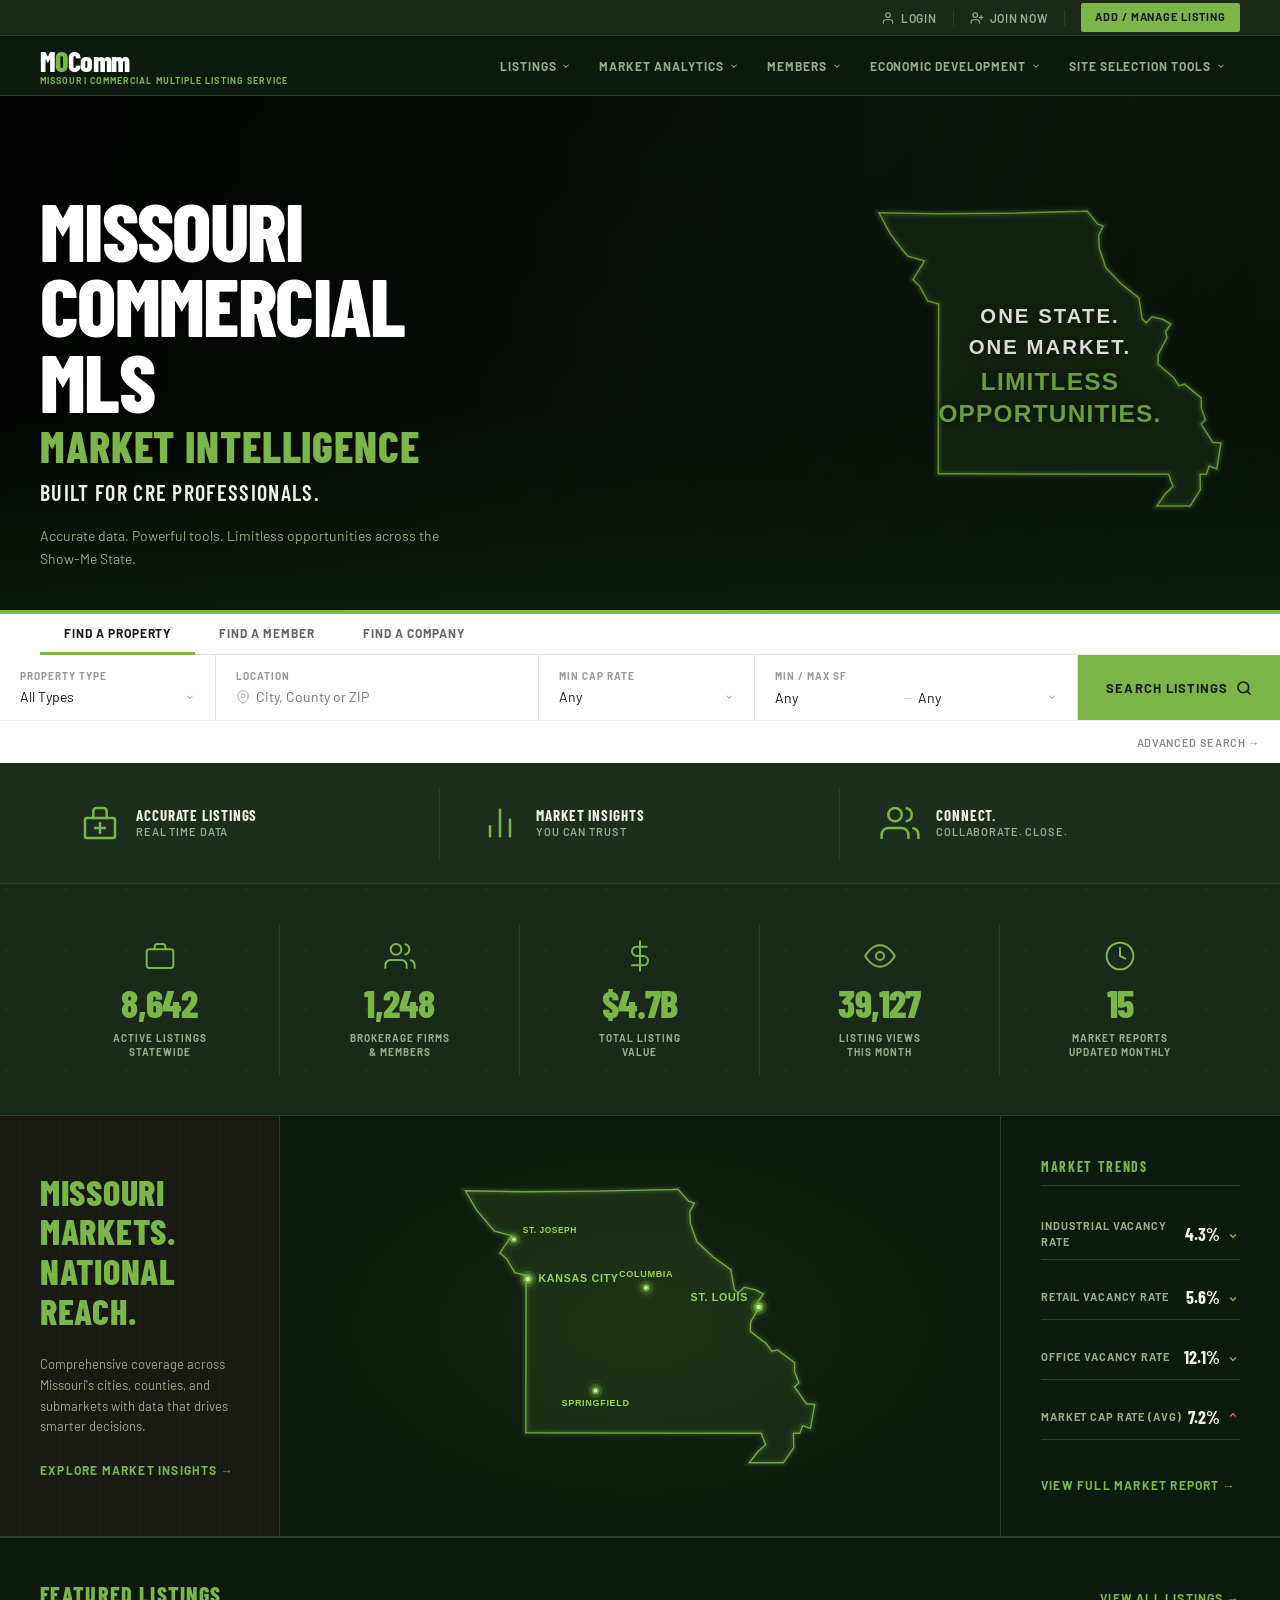
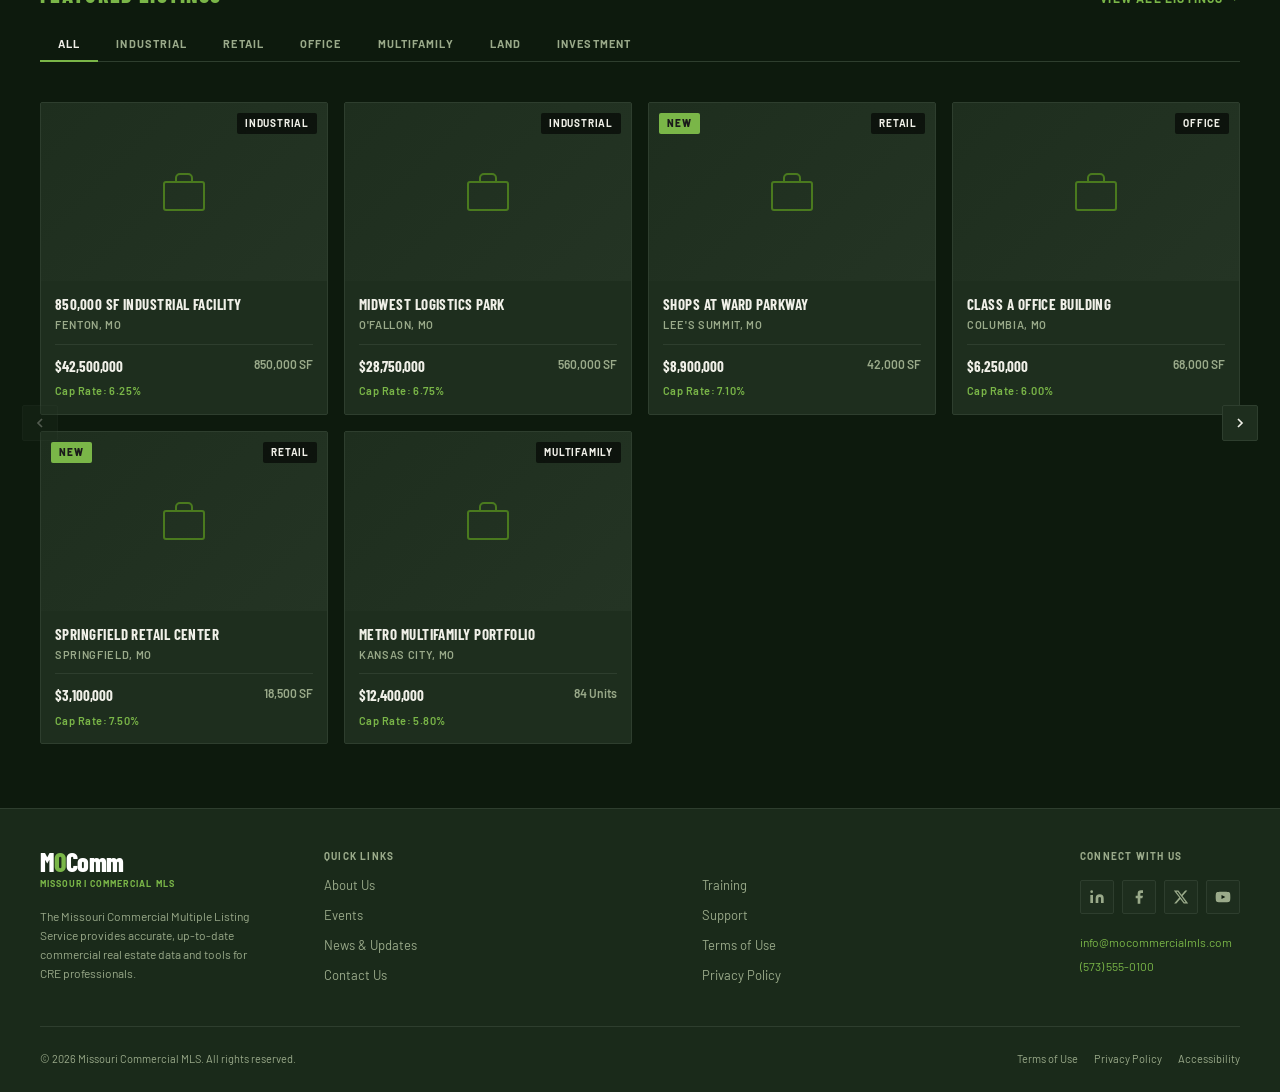
==== commit f2da8bdd: "stateOutlineAdjustments" ====
--- a/index.html
+++ b/index.html
@@ -140,25 +140,7 @@
               <p class="hero__body">Accurate data. Powerful tools. Limitless opportunities across the Show-Me State.</p>
             </div>
             <div class="hero__callout">
-              <div class="hero__state-badge">
-                <span class="line1">One State.</span>
-                <span class="line2">One Market.</span>
-                <span class="line3">Limitless<br>Opportunities.</span>
-              </div>
-              <svg class="hero__state-outline" viewBox="0 0 200 200" xmlns="http://www.w3.org/2000/svg" aria-label="Missouri">
-                <defs><filter id="glow-h"><feGaussianBlur stdDeviation="2" result="blur"/><feMerge><feMergeNode in="blur"/><feMergeNode in="SourceGraphic"/></feMerge></filter></defs>
-                <path d="M 30 20 L 170 20 L 175 30 L 172 50 L 178 65 L 175 80 L 170 95 L 165 110 L 155 130 L 140 150 L 120 165 L 100 175 L 80 168 L 60 155 L 42 138 L 30 120 L 22 100 L 25 80 L 20 60 L 25 40 Z" fill="none" stroke="#7ab648" stroke-width="1.5" filter="url(#glow-h)" opacity="0.9"/>
-                <circle class="dot" cx="45" cy="80" r="4" fill="#7ab648" filter="url(#glow-h)"/>
-                <text x="50" y="84" font-size="7" fill="#9cd45a" font-family="Barlow Condensed,sans-serif" font-weight="700" letter-spacing="0.05em">KANSAS CITY</text>
-                <circle class="dot" cx="155" cy="100" r="4" fill="#7ab648" filter="url(#glow-h)"/>
-                <text x="140" y="111" font-size="7" fill="#9cd45a" font-family="Barlow Condensed,sans-serif" font-weight="700" letter-spacing="0.05em">ST. LOUIS</text>
-                <circle class="dot" cx="80" cy="145" r="3" fill="#7ab648" filter="url(#glow-h)"/>
-                <text x="85" y="149" font-size="6" fill="#9aaa8a" font-family="Barlow Condensed,sans-serif" font-weight="700">SPRINGFIELD</text>
-                <circle class="dot" cx="110" cy="90" r="3" fill="#7ab648" filter="url(#glow-h)"/>
-                <text x="115" y="93" font-size="6" fill="#9aaa8a" font-family="Barlow Condensed,sans-serif" font-weight="700">COLUMBIA</text>
-                <circle class="dot" cx="48" cy="48" r="3" fill="#7ab648" filter="url(#glow-h)"/>
-                <text x="53" y="51" font-size="6" fill="#9aaa8a" font-family="Barlow Condensed,sans-serif" font-weight="700">ST. JOSEPH</text>
-              </svg>
+              <img src="assets/missouri-hero.svg" alt="Missouri" class="hero__state-outline">
             </div>
           </div>
         </div>
@@ -304,19 +286,7 @@
         <a href="/market-analytics" class="arrow-link">Explore Market Insights →</a>
       </div>
       <div class="market-map">
-        <svg class="market-map__svg" viewBox="0 0 400 320" xmlns="http://www.w3.org/2000/svg">
-          <defs><filter id="city-glow"><feGaussianBlur stdDeviation="3" result="blur"/><feMerge><feMergeNode in="blur"/><feMergeNode in="SourceGraphic"/></feMerge></filter><radialGradient id="map-bg" cx="50%" cy="50%" r="50%"><stop offset="0%" stop-color="rgba(122,182,72,0.08)"/><stop offset="100%" stop-color="transparent"/></radialGradient></defs>
-          <ellipse cx="200" cy="160" rx="180" ry="140" fill="url(#map-bg)"/>
-          <path d="M 60 40 L 340 40 L 350 60 L 345 100 L 355 130 L 350 160 L 340 190 L 310 260 L 280 300 L 200 315 L 160 310 L 110 290 L 75 260 L 45 220 L 40 180 L 50 150 L 45 110 L 55 75 Z" fill="rgba(122,182,72,0.05)" stroke="#7ab648" stroke-width="2" filter="url(#city-glow)" opacity="0.8"/>
-          <circle cx="80" cy="135" r="8" fill="rgba(122,182,72,0.2)" stroke="#7ab648" stroke-width="1.5"/><circle cx="80" cy="135" r="4" fill="#7ab648" filter="url(#city-glow)"/><text x="96" y="139" font-size="11" fill="#9cd45a" font-family="Barlow Condensed,sans-serif" font-weight="700" letter-spacing="0.06em">KANSAS CITY</text>
-          <circle cx="318" cy="155" r="8" fill="rgba(122,182,72,0.2)" stroke="#7ab648" stroke-width="1.5"/><circle cx="318" cy="155" r="4" fill="#7ab648" filter="url(#city-glow)"/><text x="284" y="173" font-size="11" fill="#9cd45a" font-family="Barlow Condensed,sans-serif" font-weight="700" letter-spacing="0.06em">ST. LOUIS</text>
-          <circle cx="155" cy="260" r="6" fill="rgba(122,182,72,0.2)" stroke="#7ab648" stroke-width="1.5"/><circle cx="155" cy="260" r="3" fill="#7ab648" filter="url(#city-glow)"/><text x="166" y="265" font-size="10" fill="#9aaa8a" font-family="Barlow Condensed,sans-serif" font-weight="700">SPRINGFIELD</text>
-          <circle cx="215" cy="155" r="6" fill="rgba(122,182,72,0.2)" stroke="#7ab648" stroke-width="1.5"/><circle cx="215" cy="155" r="3" fill="#7ab648" filter="url(#city-glow)"/><text x="226" y="160" font-size="10" fill="#9aaa8a" font-family="Barlow Condensed,sans-serif" font-weight="700">COLUMBIA</text>
-          <circle cx="95" cy="70" r="5" fill="rgba(122,182,72,0.2)" stroke="#7ab648" stroke-width="1.5"/><circle cx="95" cy="70" r="2.5" fill="#7ab648" filter="url(#city-glow)"/><text x="106" y="74" font-size="9" fill="#9aaa8a" font-family="Barlow Condensed,sans-serif" font-weight="700">ST. JOSEPH</text>
-          <line x1="80" y1="135" x2="215" y2="155" stroke="rgba(122,182,72,0.15)" stroke-width="1" stroke-dasharray="4 4"/>
-          <line x1="215" y1="155" x2="318" y2="155" stroke="rgba(122,182,72,0.15)" stroke-width="1" stroke-dasharray="4 4"/>
-          <line x1="215" y1="155" x2="155" y2="260" stroke="rgba(122,182,72,0.15)" stroke-width="1" stroke-dasharray="4 4"/>
-        </svg>
+        <img src="assets/missouri-map.svg" alt="Missouri Market coverarge map" class="market-map__svg"/>
       </div>
       <div class="market-trends">
         <h3 class="market-trends__title">Market Trends</h3>
--- a/css/hero.css
+++ b/css/hero.css
@@ -112,36 +112,10 @@
   gap: var(--space-md);
 }
 
-.hero__state-badge {
-  text-align: right;
-}
-
-.hero__state-badge .line1,
-.hero__state-badge .line2 {
-  display: block;
-  font-family: var(--font-display);
-  font-size: 20px;
-  font-weight: 700;
-  letter-spacing: 0.1em;
-  text-transform: uppercase;
-  color: var(--color-white);
-  line-height: 1.3;
-}
-
-.hero__state-badge .line3 {
-  display: block;
-  font-family: var(--font-display);
-  font-size: 26px;
-  font-weight: 800;
-  letter-spacing: 0.04em;
-  text-transform: uppercase;
-  color: var(--color-accent);
-  line-height: 1.1;
-}
 
 /* Missouri outline SVG */
 .hero__state-outline {
-  width: 160px;
+  width: 380px;
   opacity: 0.85;
 }
 
